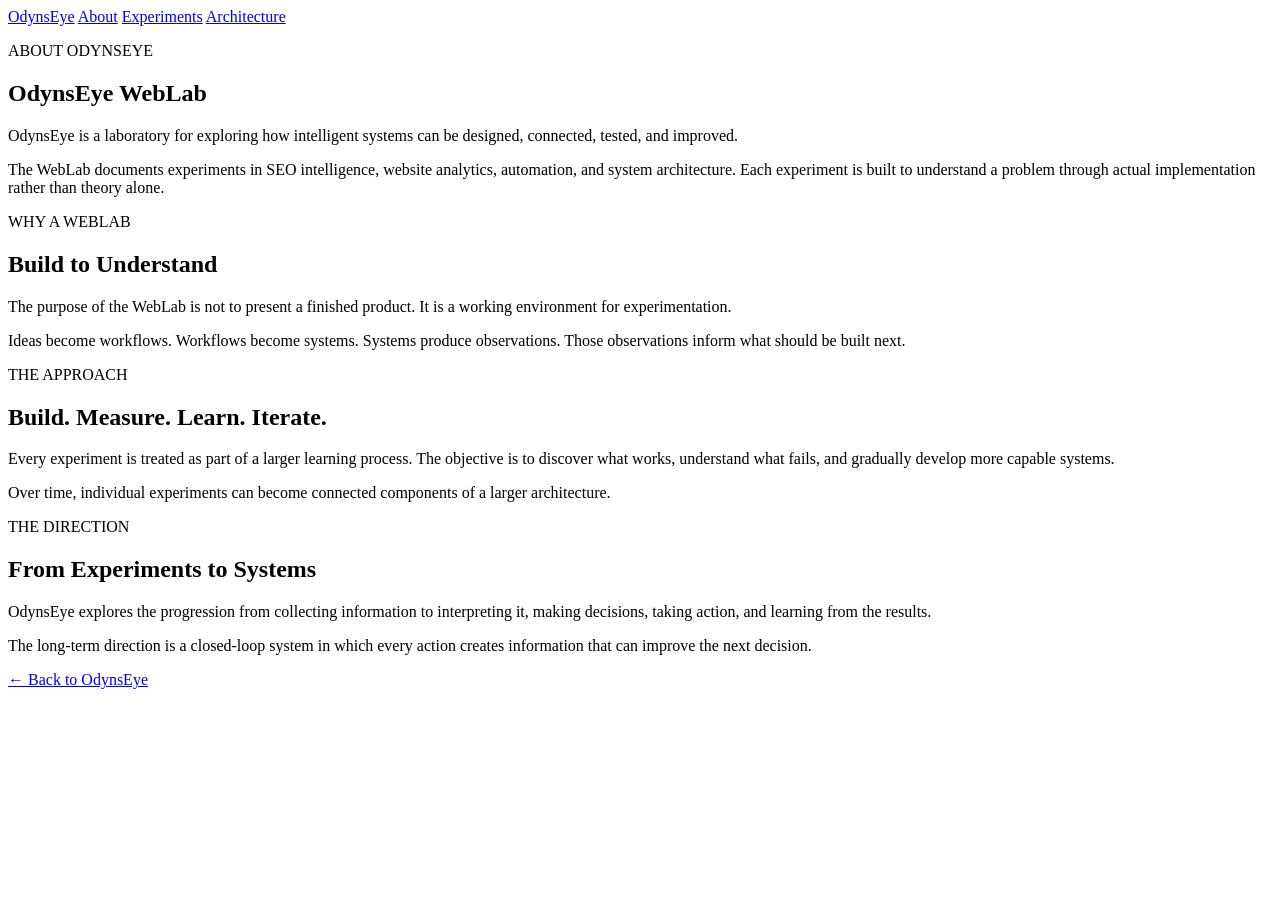
==== about/index.html @ da3fee0f "Create index.html" ====
<!DOCTYPE html>
<html lang="en">
<head>
    <meta charset="UTF-8">
    <meta name="viewport" content="width=device-width, initial-scale=1.0">
    <title>About — OdynsEye WebLab</title>
    <link rel="stylesheet" href="./style.css">
</head>

<body>

    <nav>
        <a href="../index.html">OdynsEye</a>
        <a href="index.html">About</a>
        <a href="../index.html#experiments">Experiments</a>
        <a href="../index.html#architecture">Architecture</a>
    </nav>

    <main>

        <section class="section">
            <p class="section-label">ABOUT ODYNSEYE</p>

            <h1>OdynsEye WebLab</h1>

            <p>
                OdynsEye is a laboratory for exploring how intelligent
                systems can be designed, connected, tested, and improved.
            </p>

            <p>
                The WebLab documents experiments in SEO intelligence,
                website analytics, automation, and system architecture.
                Each experiment is built to understand a problem through
                actual implementation rather than theory alone.
            </p>
        </section>

        <section class="section">

            <p class="section-label">WHY A WEBLAB</p>

            <h2>Build to Understand</h2>

            <p>
                The purpose of the WebLab is not to present a finished
                product. It is a working environment for experimentation.
            </p>

            <p>
                Ideas become workflows. Workflows become systems.
                Systems produce observations. Those observations inform
                what should be built next.
            </p>

        </section>

        <section class="section">

            <p class="section-label">THE APPROACH</p>

            <h2>Build. Measure. Learn. Iterate.</h2>

            <p>
                Every experiment is treated as part of a larger learning
                process. The objective is to discover what works, understand
                what fails, and gradually develop more capable systems.
            </p>

            <p>
                Over time, individual experiments can become connected
                components of a larger architecture.
            </p>

        </section>

        <section class="section">

            <p class="section-label">THE DIRECTION</p>

            <h2>From Experiments to Systems</h2>

            <p>
                OdynsEye explores the progression from collecting information
                to interpreting it, making decisions, taking action, and
                learning from the results.
            </p>

            <p>
                The long-term direction is a closed-loop system in which
                every action creates information that can improve the next
                decision.
            </p>

        </section>

        <p>
            <a href="../index.html">← Back to OdynsEye</a>
        </p>

    </main>

</body>
</html>
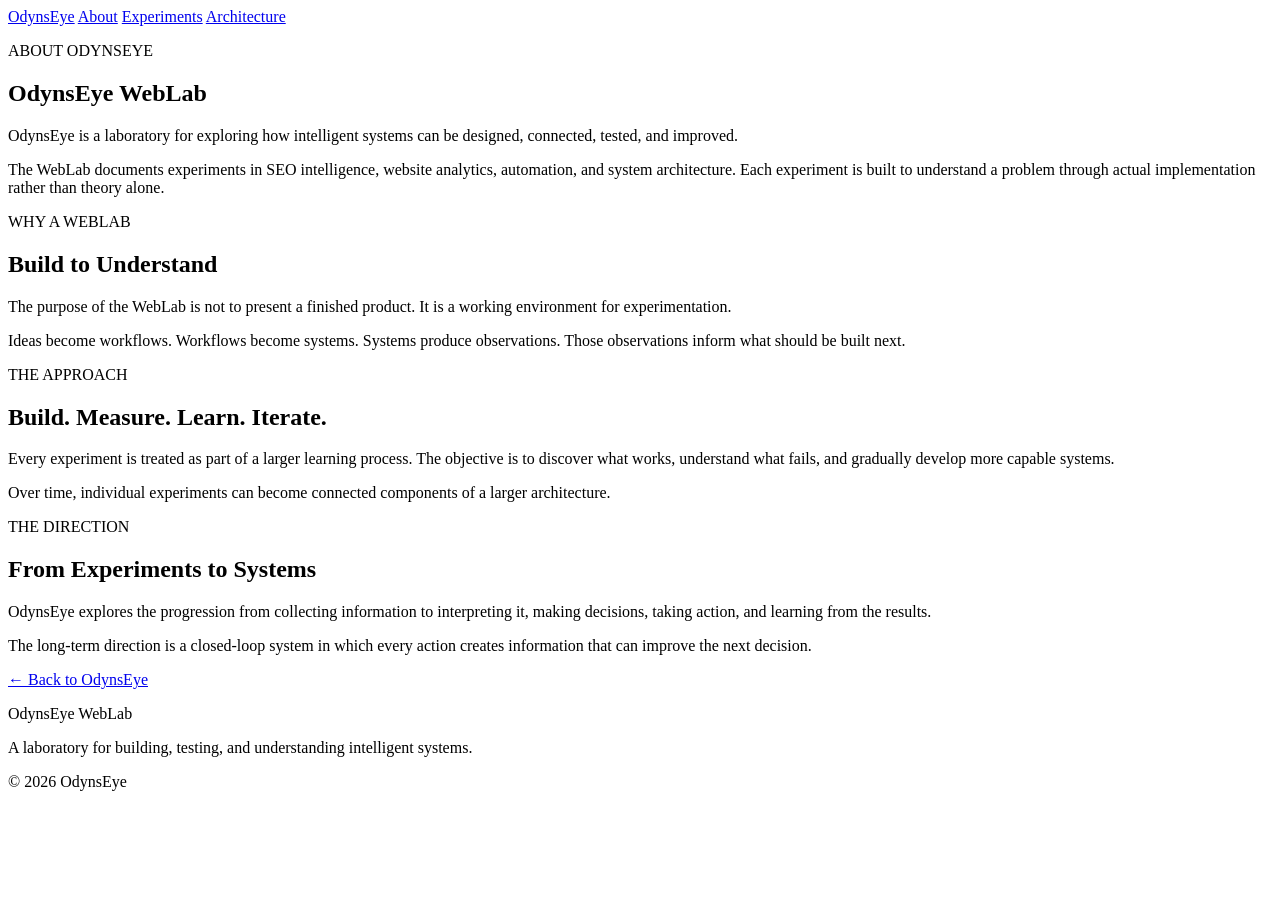
==== commit d42275a9: "Update index.html" ====
--- a/about/index.html
+++ b/about/index.html
@@ -100,5 +100,11 @@
 
     </main>
 
+<footer>
+    <p>OdynsEye WebLab</p>
+    <p>A laboratory for building, testing, and understanding intelligent systems.</p>
+    <p>© 2026 OdynsEye</p>
+</footer>
+
 </body>
 </html>
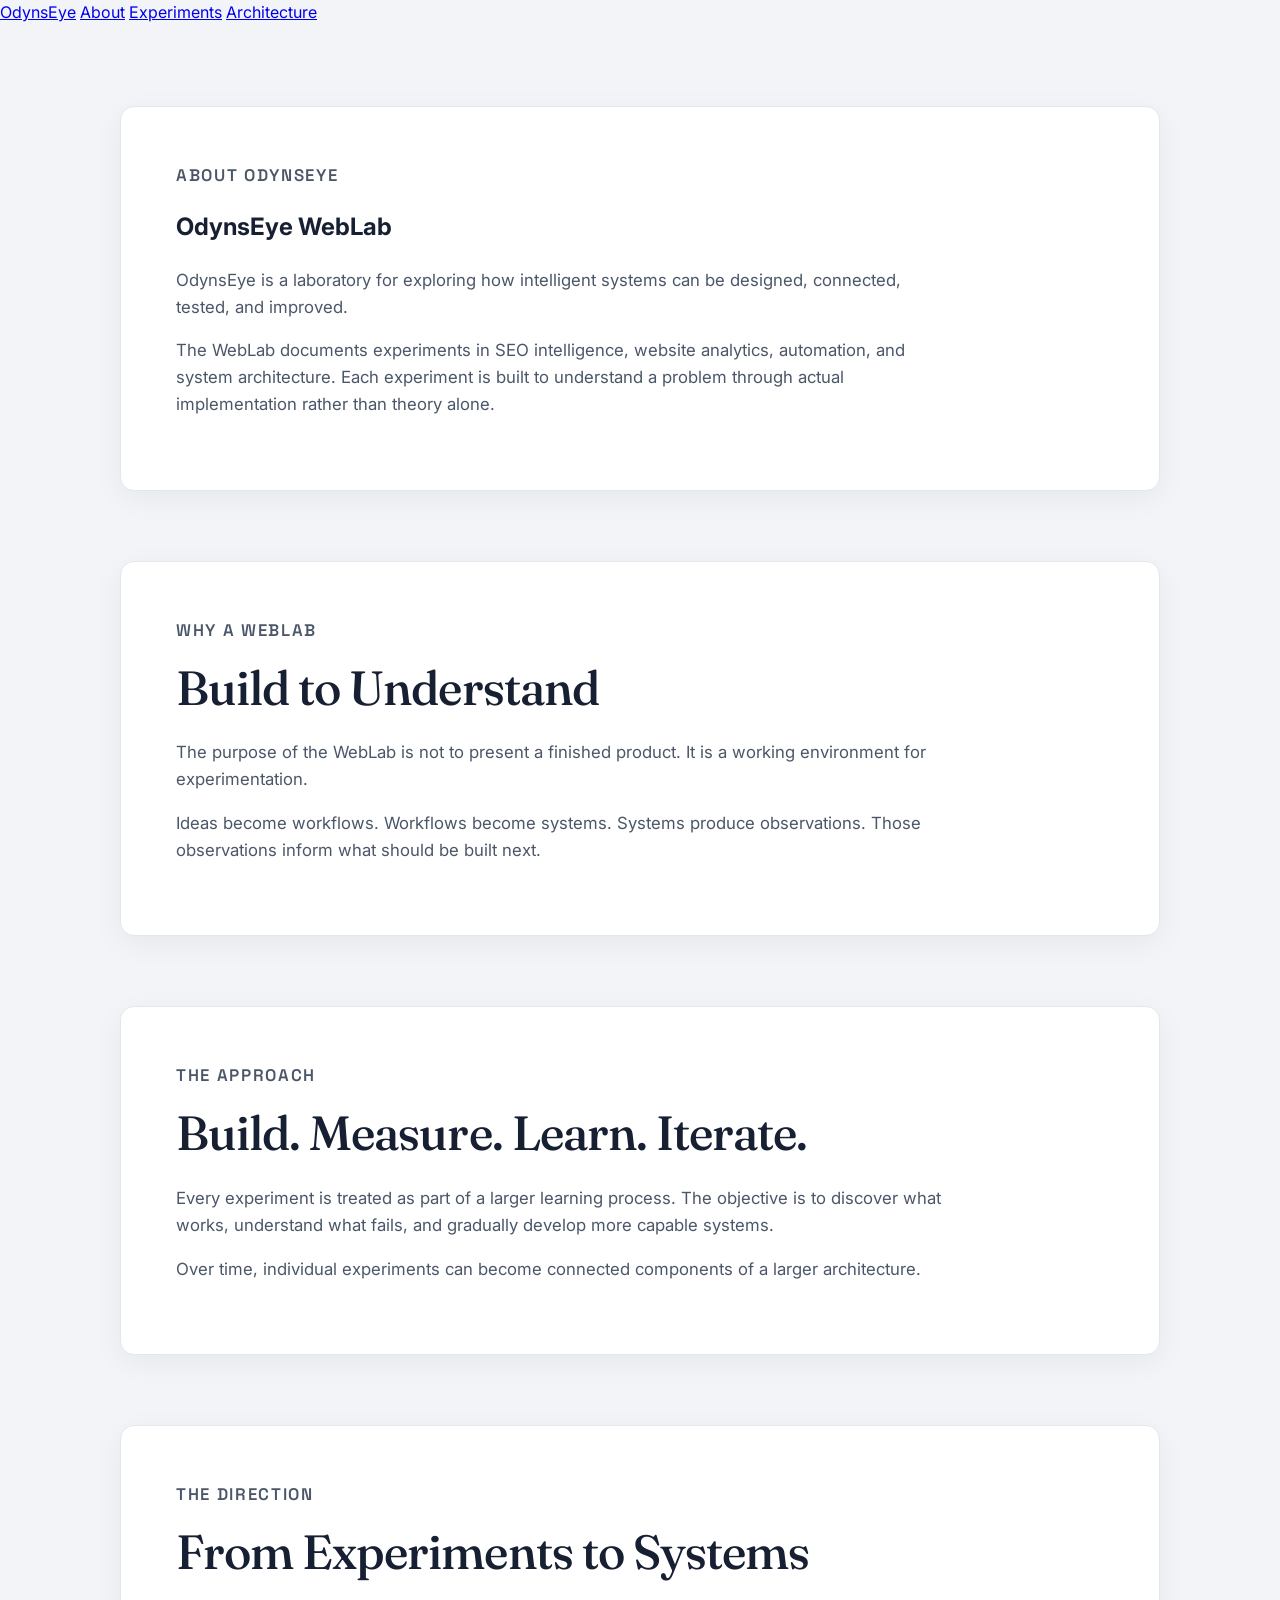
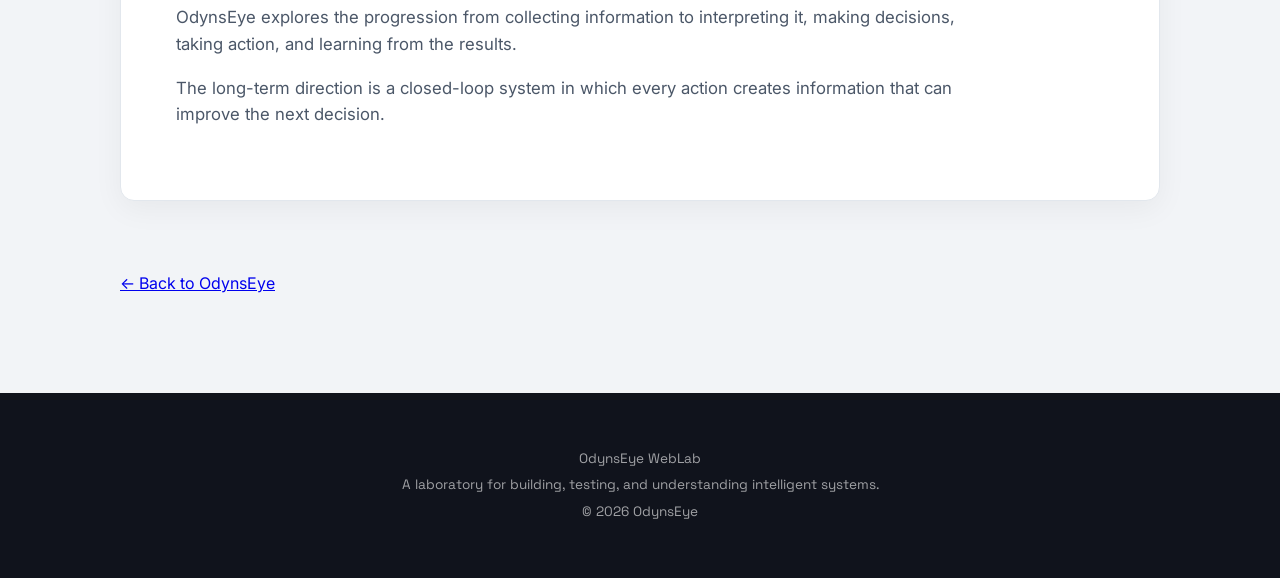
==== commit 763d2900: "Update index.html" ====
--- a/about/index.html
+++ b/about/index.html
@@ -4,16 +4,16 @@
     <meta charset="UTF-8">
     <meta name="viewport" content="width=device-width, initial-scale=1.0">
     <title>About — OdynsEye WebLab</title>
-    <link rel="stylesheet" href="./style.css">
+    <link rel="stylesheet" href="../style.css">
 </head>
 
 <body>
 
     <nav>
-        <a href="../index.html">OdynsEye</a>
-        <a href="index.html">About</a>
-        <a href="../index.html#experiments">Experiments</a>
-        <a href="../index.html#architecture">Architecture</a>
+        <a href="index.html">OdynsEye</a>
+        <a href="about/index.html">About</a>
+        <a href="#experiments">Experiments</a>
+        <a href="architecture/index.html">Architecture</a>
     </nav>
 
     <main>
--- a/style.css
+++ b/style.css
@@ -0,0 +1,633 @@
+/* =========================================
+   OdynsEye WebLab
+   Visual System v2 — "Iris & Instrument"
+   ========================================= */
+
+@import url('https://fonts.googleapis.com/css2?family=Fraunces:opsz,wght@9..144,400;9..144,500;9..144,600&family=Space+Grotesk:wght@500;600;700&family=Inter:wght@400;500&display=swap');
+
+:root {
+    --ink: #10131c;
+    --ink-soft: #171c29;
+    --paper: #f2f4f7;
+    --card: #ffffff;
+    --line: #e2e7ed;
+    --text-muted: #4b5768;
+    --text-faint: #7a8798;
+    --accent: #e3a43b;
+    --accent-dim: rgba(227, 164, 59, 0.35);
+    --scan: #6fd8c9;
+
+    --font-display: "Fraunces", "Iowan Old Style", Georgia, serif;
+    --font-mono: "Space Grotesk", "IBM Plex Mono", monospace;
+    --font-body: "Inter", -apple-system, "Segoe UI", sans-serif;
+}
+
+* {
+    box-sizing: border-box;
+}
+
+html {
+    scroll-behavior: smooth;
+}
+
+body {
+    margin: 0;
+    font-family: var(--font-body);
+    line-height: 1.6;
+    background: var(--paper);
+    color: #172033;
+}
+
+
+/* =========================================
+   NAVIGATION
+   ========================================= */
+
+.nav {
+    max-width: 1200px;
+    margin: 0 auto;
+    padding: 24px 30px;
+
+    display: flex;
+    align-items: center;
+    justify-content: space-between;
+}
+
+.logo {
+    font-family: var(--font-mono);
+    font-size: 1.05rem;
+    font-weight: 700;
+    letter-spacing: 0.06em;
+    color: white;
+}
+
+.nav-links {
+    display: flex;
+    gap: 28px;
+}
+
+.nav-links a {
+    position: relative;
+
+    color: white;
+    text-decoration: none;
+    font-family: var(--font-mono);
+    font-size: 0.9rem;
+    font-weight: 500;
+    opacity: 0.85;
+}
+
+.nav-links a::after {
+    content: "";
+    position: absolute;
+    left: 0;
+    bottom: -4px;
+
+    width: 100%;
+    height: 1px;
+
+    background: var(--accent);
+    transform: scaleX(0);
+    transform-origin: left;
+    transition: transform 0.25s ease;
+}
+
+.nav-links a:hover {
+    opacity: 1;
+}
+
+.nav-links a:hover::after {
+    transform: scaleX(1);
+}
+
+.nav-links a:focus-visible,
+.button:focus-visible {
+    outline: 2px solid var(--accent);
+    outline-offset: 3px;
+}
+
+
+/* =========================================
+   HERO
+   ========================================= */
+
+.hero {
+    position: relative;
+    overflow: hidden;
+
+    min-height: 620px;
+    background: var(--ink);
+    color: white;
+}
+
+.hero::before {
+    content: "";
+    position: absolute;
+    top: 50%;
+    left: 50%;
+
+    width: 900px;
+    height: 900px;
+
+    background: radial-gradient(circle, var(--accent-dim) 0%, rgba(227, 164, 59, 0) 65%);
+    transform: translate(-50%, -50%);
+
+    animation: iris-breathe 7s ease-in-out infinite;
+}
+
+@keyframes iris-breathe {
+    0%, 100% {
+        opacity: 0.55;
+        transform: translate(-50%, -50%) scale(0.9);
+    }
+    50% {
+        opacity: 0.9;
+        transform: translate(-50%, -50%) scale(1.05);
+    }
+}
+
+.hero-content {
+    position: relative;
+    z-index: 1;
+
+    max-width: 850px;
+    margin: 0 auto;
+    padding: 110px 30px 140px;
+    text-align: center;
+}
+
+.eyebrow {
+    margin: 0 0 20px;
+
+    font-family: var(--font-mono);
+    font-size: 0.8rem;
+    font-weight: 600;
+    letter-spacing: 0.14em;
+    opacity: 0;
+    color: var(--accent);
+
+    animation: rise-in 0.7s ease forwards;
+    animation-delay: 0.05s;
+}
+
+.hero h1 {
+    margin: 0;
+
+    font-family: var(--font-display);
+    font-weight: 500;
+    font-size: clamp(4rem, 10vw, 7rem);
+    line-height: 0.95;
+    letter-spacing: -0.03em;
+    opacity: 0;
+
+    animation: rise-in 0.8s ease forwards;
+    animation-delay: 0.18s;
+}
+
+.hero h2 {
+    margin: 38px auto 0;
+
+    max-width: 760px;
+
+    font-family: var(--font-display);
+    font-weight: 400;
+    font-style: italic;
+    font-size: clamp(1.5rem, 3vw, 2.3rem);
+    line-height: 1.25;
+    opacity: 0;
+
+    animation: rise-in 0.8s ease forwards;
+    animation-delay: 0.34s;
+}
+
+.hero-text {
+    max-width: 700px;
+    margin: 28px auto 35px;
+
+    font-size: 1.1rem;
+    opacity: 0;
+    color: rgba(255, 255, 255, 0.78);
+
+    animation: rise-in 0.8s ease forwards;
+    animation-delay: 0.5s;
+}
+
+@keyframes rise-in {
+    from {
+        opacity: 0;
+        transform: translateY(16px);
+    }
+    to {
+        opacity: 1;
+        transform: translateY(0);
+    }
+}
+
+.button {
+    position: relative;
+    overflow: hidden;
+    display: inline-block;
+
+    padding: 13px 24px;
+
+    border: 1px solid rgba(255, 255, 255, 0.35);
+    border-radius: 6px;
+
+    color: white;
+    text-decoration: none;
+    font-family: var(--font-mono);
+    font-weight: 600;
+
+    opacity: 0;
+
+    animation: rise-in 0.8s ease forwards;
+    animation-delay: 0.64s;
+
+    transition: color 0.25s ease, border-color 0.25s ease, background 0.25s ease;
+}
+
+.button::before {
+    content: "";
+    position: absolute;
+    top: 0;
+    left: -60%;
+
+    width: 40%;
+    height: 100%;
+
+    background: rgba(255, 255, 255, 0.5);
+    transform: skewX(-20deg);
+
+    transition: left 0.5s ease;
+}
+
+.button:hover {
+    background: white;
+    color: var(--ink);
+    border-color: white;
+}
+
+.button:hover::before {
+    left: 130%;
+}
+
+
+/* =========================================
+   MAIN CONTENT
+   ========================================= */
+
+main {
+    max-width: 1100px;
+    margin: 0 auto;
+    padding: 80px 30px;
+}
+
+.section {
+    margin-bottom: 70px;
+
+    padding: 55px;
+
+    background: var(--card);
+
+    border: 1px solid var(--line);
+    border-radius: 14px;
+
+    box-shadow: 0 8px 30px rgba(0, 0, 0, 0.05);
+}
+
+.section-label {
+    margin: 0 0 18px;
+
+    font-family: var(--font-mono);
+    font-size: 0.78rem;
+    font-weight: 600;
+    letter-spacing: 0.1em;
+
+    color: var(--text-faint);
+}
+
+.section h2 {
+    margin: 0 0 25px;
+
+    font-family: var(--font-display);
+    font-weight: 500;
+    font-size: clamp(2rem, 4vw, 3rem);
+    line-height: 1.1;
+    letter-spacing: -0.02em;
+}
+
+.section p {
+    max-width: 780px;
+
+    font-size: 1.05rem;
+    color: var(--text-muted);
+}
+
+
+/* =========================================
+   EXPERIMENT CARDS
+   ========================================= */
+
+.cards {
+    display: grid;
+    grid-template-columns: repeat(3, 1fr);
+    gap: 20px;
+
+    margin-top: 35px;
+}
+
+.card {
+    position: relative;
+    overflow: hidden;
+
+    padding: 30px;
+
+    border: 1px solid var(--line);
+    border-radius: 10px;
+
+    background: #fafbfc;
+
+    transition:
+        transform 0.25s ease,
+        box-shadow 0.25s ease,
+        border-color 0.25s ease;
+}
+
+.card::before {
+    content: "";
+    position: absolute;
+    top: 0;
+    left: 0;
+    right: 0;
+
+    height: 3px;
+
+    background: var(--accent);
+    transform: scaleX(0);
+    transform-origin: left;
+
+    transition: transform 0.3s ease;
+}
+
+.card:hover {
+    transform: translateY(-4px);
+    box-shadow: 0 12px 30px rgba(0, 0, 0, 0.08);
+    border-color: rgba(227, 164, 59, 0.4);
+}
+
+.card:hover::before {
+    transform: scaleX(1);
+}
+
+.card-number {
+    display: block;
+
+    margin-bottom: 20px;
+
+    font-family: var(--font-mono);
+    font-size: 0.78rem;
+    font-weight: 600;
+    letter-spacing: 0.08em;
+    font-variant-numeric: tabular-nums;
+
+    color: var(--text-faint);
+}
+
+.card h3 {
+    margin: 0 0 15px;
+
+    font-family: var(--font-display);
+    font-weight: 500;
+    font-size: 1.4rem;
+}
+
+.card p {
+    margin-bottom: 25px;
+
+    font-size: 0.95rem;
+    line-height: 1.65;
+    color: var(--text-muted);
+}
+
+.status {
+    display: inline-flex;
+    align-items: center;
+    gap: 7px;
+
+    font-family: var(--font-mono);
+    font-size: 0.72rem;
+    font-weight: 600;
+    letter-spacing: 0.08em;
+
+    color: var(--text-muted);
+}
+
+.status::before {
+    content: "";
+
+    width: 6px;
+    height: 6px;
+    border-radius: 50%;
+
+    background: currentColor;
+
+    animation: pulse-dot 2s ease-in-out infinite;
+}
+
+@keyframes pulse-dot {
+    0%, 100% {
+        opacity: 0.4;
+    }
+    50% {
+        opacity: 1;
+    }
+}
+
+
+/* =========================================
+   CLOSED LOOP
+   ========================================= */
+
+.loop {
+    position: relative;
+    overflow: hidden;
+
+    display: flex;
+    align-items: center;
+    justify-content: center;
+    flex-wrap: wrap;
+    gap: 12px;
+
+    margin-top: 40px;
+    padding: 30px;
+
+    border: 1px solid var(--line);
+    border-radius: 10px;
+
+    background: #fafbfc;
+}
+
+.loop::after {
+    content: "";
+    position: absolute;
+    top: 0;
+    left: -30%;
+
+    width: 30%;
+    height: 100%;
+
+    background: linear-gradient(90deg, transparent, rgba(111, 216, 201, 0.16), transparent);
+
+    animation: scan-sweep 4.5s linear infinite;
+}
+
+@keyframes scan-sweep {
+    from {
+        left: -30%;
+    }
+    to {
+        left: 100%;
+    }
+}
+
+.loop div {
+    position: relative;
+    z-index: 1;
+
+    padding: 10px 14px;
+
+    border: 1px solid var(--line);
+    border-radius: 6px;
+
+    font-family: var(--font-mono);
+    font-size: 0.75rem;
+    font-weight: 600;
+    letter-spacing: 0.05em;
+
+    background: var(--card);
+}
+
+.loop span {
+    position: relative;
+    z-index: 1;
+
+    color: var(--accent);
+    font-weight: 700;
+}
+
+
+/* =========================================
+   FOOTER
+   ========================================= */
+
+footer {
+    padding: 50px 30px;
+
+    text-align: center;
+
+    background: var(--ink);
+    color: white;
+}
+
+footer p {
+    margin: 5px 0;
+
+    font-family: var(--font-mono);
+    opacity: 0.6;
+    font-size: 0.85rem;
+}
+
+
+/* =========================================
+   RESPONSIVE
+   ========================================= */
+
+@media (max-width: 800px) {
+
+    .nav {
+        padding: 20px;
+    }
+
+    .nav-links {
+        gap: 15px;
+    }
+
+    .hero-content {
+        padding: 90px 20px 110px;
+    }
+
+    main {
+        padding: 50px 20px;
+    }
+
+    .section {
+        padding: 35px 25px;
+    }
+
+    .cards {
+        grid-template-columns: 1fr;
+    }
+
+    .loop {
+        justify-content: flex-start;
+    }
+}
+
+
+@media (max-width: 500px) {
+
+    .nav {
+        align-items: flex-start;
+        flex-direction: column;
+        gap: 15px;
+    }
+
+    .nav-links {
+        flex-wrap: wrap;
+    }
+
+    .hero {
+        min-height: auto;
+    }
+
+    .hero h1 {
+        font-size: 4rem;
+    }
+
+    .hero h2 {
+        font-size: 1.5rem;
+    }
+
+    .hero-text {
+        font-size: 1rem;
+    }
+}
+
+
+/* =========================================
+   MOTION PREFERENCES
+   ========================================= */
+
+@media (prefers-reduced-motion: reduce) {
+
+    .hero::before,
+    .loop::after,
+    .status::before {
+        animation: none;
+    }
+
+    .eyebrow,
+    .hero h1,
+    .hero h2,
+    .hero-text,
+    .button {
+        animation: none;
+        opacity: 1;
+    }
+
+    .card,
+    .button::before,
+    .nav-links a::after {
+        transition: none;
+    }
+}
